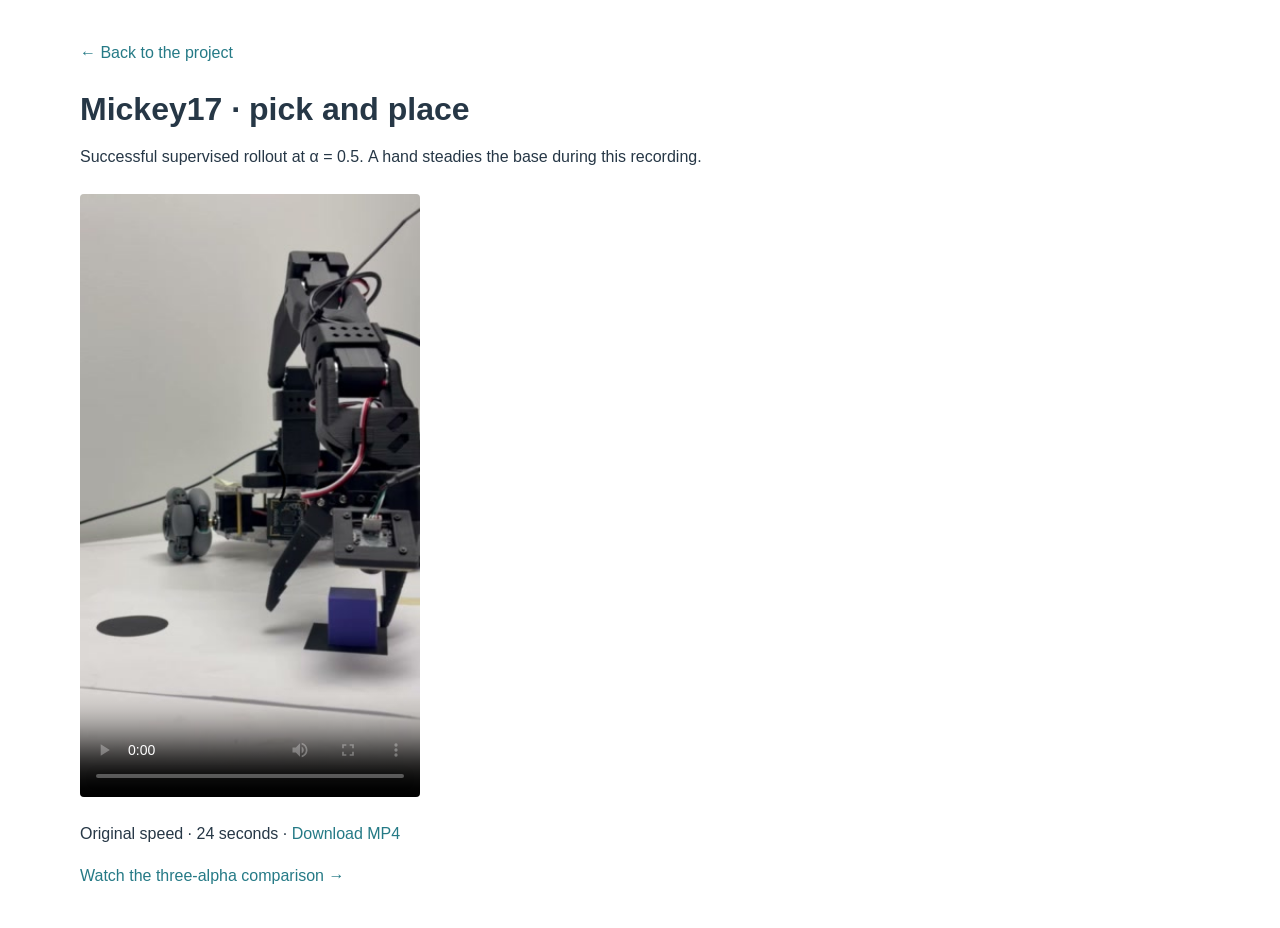
==== index.html @ d9991188 "Serve showcase MP4s through lightweight browser players" ====
<!doctype html>
<html lang="en">
<head>
  <meta charset="utf-8">
  <meta name="viewport" content="width=device-width, initial-scale=1">
  <meta http-equiv="refresh" content="0; url=media/hero.html">
  <title>Mickey17 demo</title>
</head>
<body><p><a href="media/hero.html">Watch the Mickey17 demonstration</a></p></body>
</html>
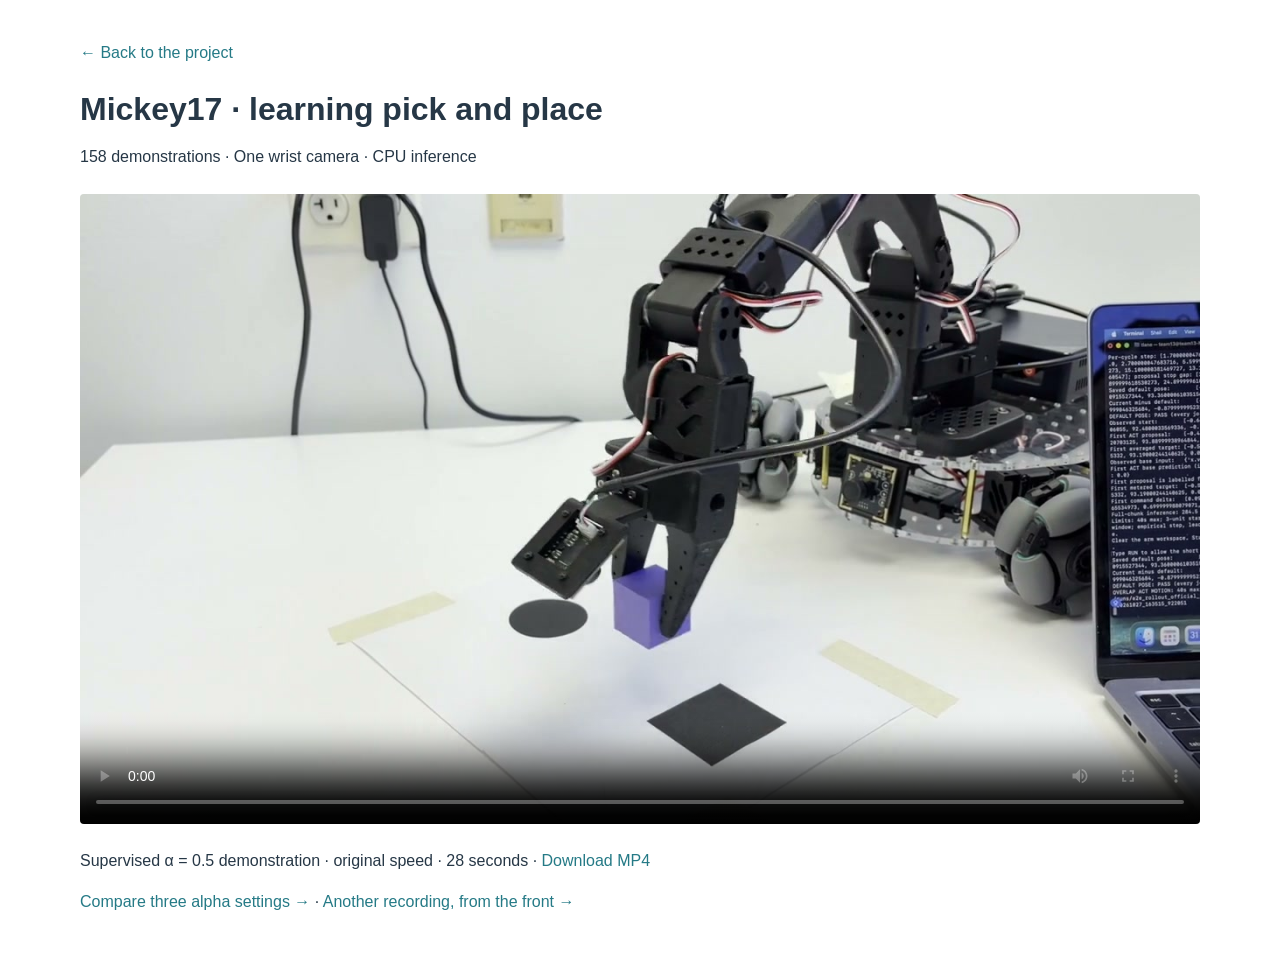
==== commit a4e34987: "Restore author README skeleton with animated demo and paper-style figures" ====
--- a/index.html
+++ b/index.html
@@ -3,8 +3,8 @@
 <head>
   <meta charset="utf-8">
   <meta name="viewport" content="width=device-width, initial-scale=1">
-  <meta http-equiv="refresh" content="0; url=media/hero.html">
+  <meta http-equiv="refresh" content="0; url=media/landscape.html">
   <title>Mickey17 demo</title>
 </head>
-<body><p><a href="media/hero.html">Watch the Mickey17 demonstration</a></p></body>
+<body><p><a href="media/landscape.html">Watch the Mickey17 demonstration</a></p></body>
 </html>
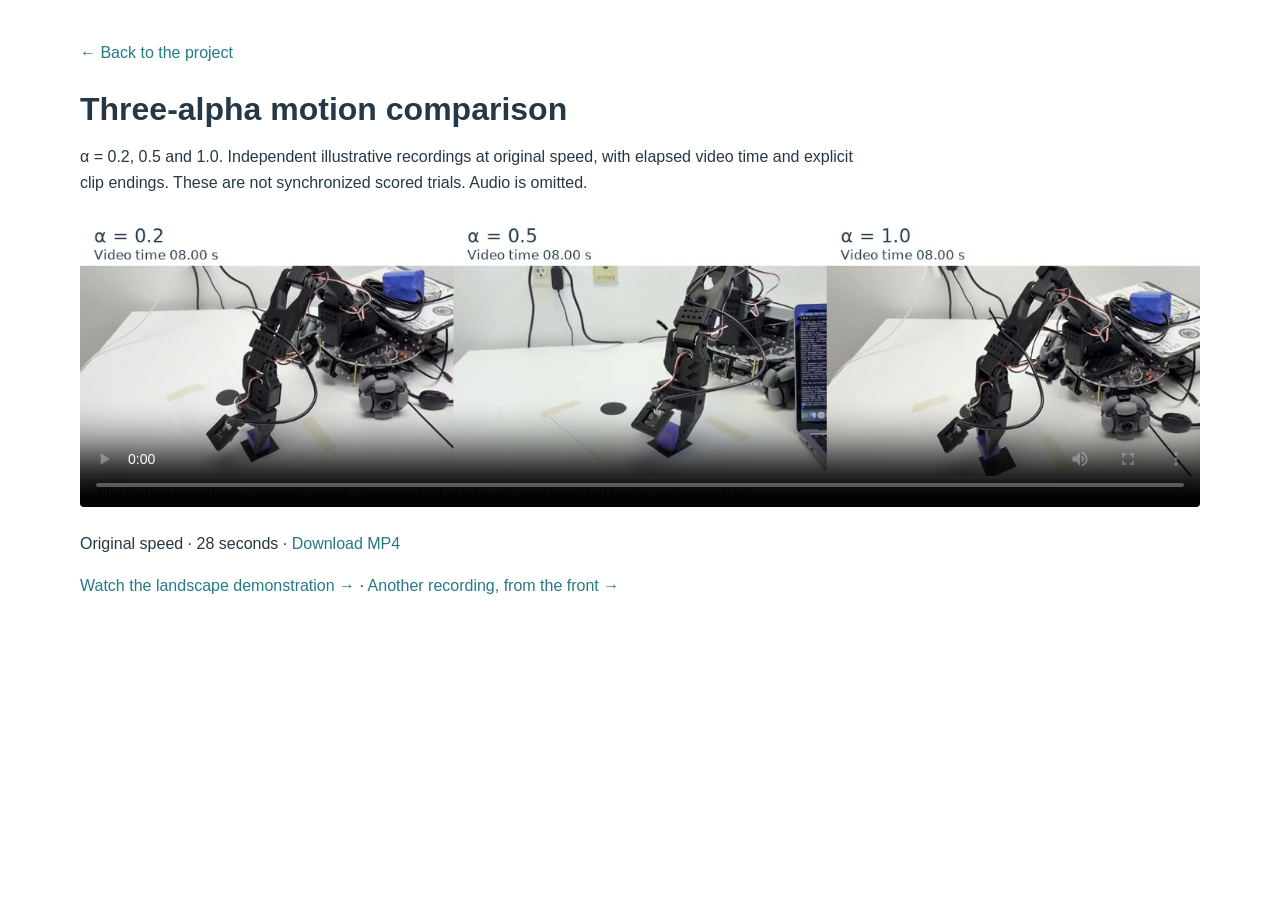
==== commit 8a6020ce: "Use a three-alpha GIF as the README hero" ====
--- a/index.html
+++ b/index.html
@@ -3,8 +3,8 @@
 <head>
   <meta charset="utf-8">
   <meta name="viewport" content="width=device-width, initial-scale=1">
-  <meta http-equiv="refresh" content="0; url=media/landscape.html">
+  <meta http-equiv="refresh" content="0; url=media/comparison.html">
   <title>Mickey17 demo</title>
 </head>
-<body><p><a href="media/landscape.html">Watch the Mickey17 demonstration</a></p></body>
+<body><p><a href="media/comparison.html">Watch the Mickey17 comparison</a></p></body>
 </html>
